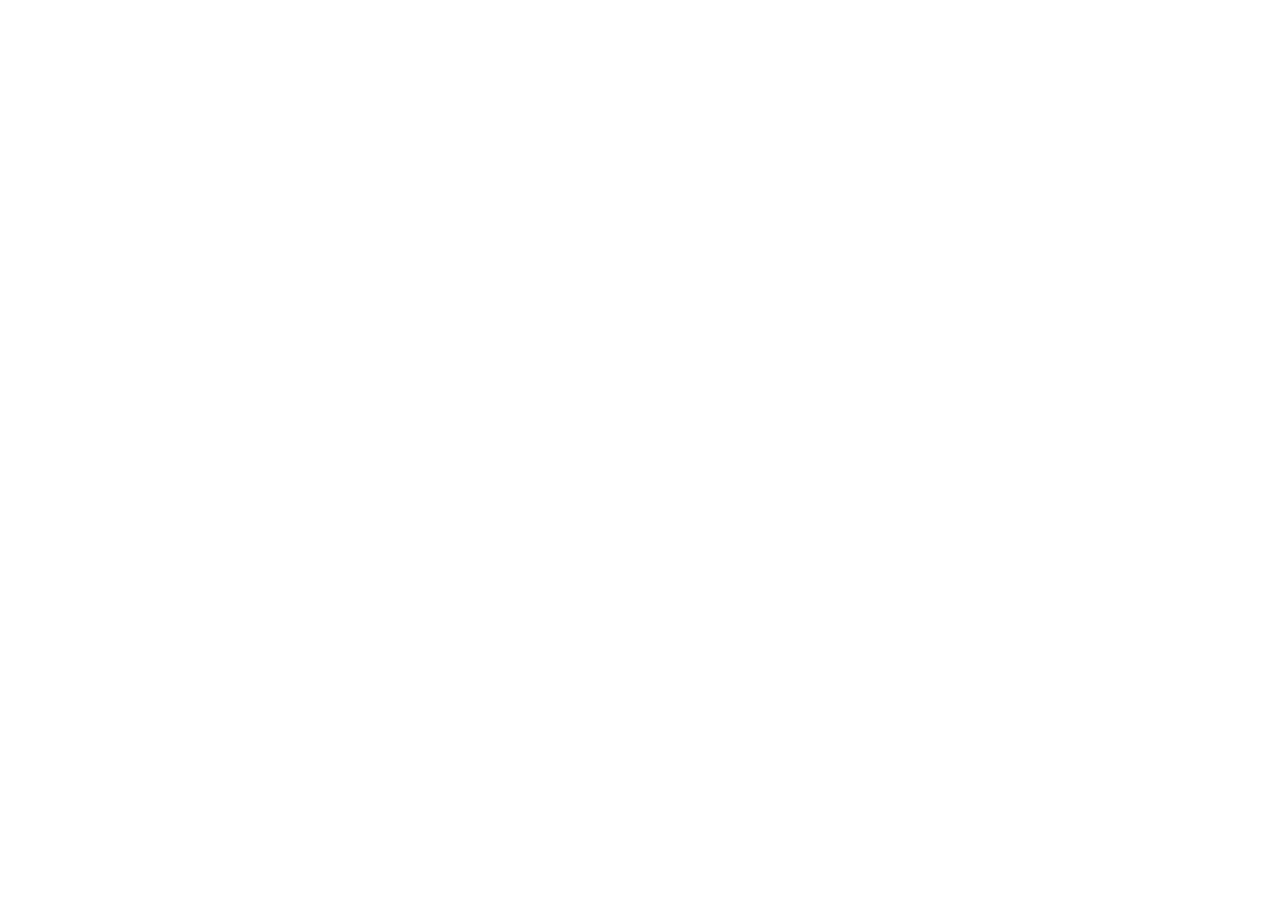
==== about.html @ b8c5a26c "Add bilingual portfolio pages and documentation" ====
<!doctype html>
<html lang="en">
<head>
<meta charset="utf-8">
<meta name="viewport" content="width=device-width, initial-scale=1">
<meta name="theme-color" content="#08080B">
<meta name="description" content="Veronika Kadamani — video editing, content creation and social media strategy. Based in Phnom Penh, Cambodia. Working worldwide.">
<title>Veronika Kadamani — About</title>
<link rel="icon" href="assets/favicon.svg" type="image/svg+xml">
<link rel="stylesheet" href="assets/style.css">
<script defer src="assets/content.js"></script>
<script defer src="assets/app.js"></script>
</head>
<body data-page="about">
<div id="app"></div>
<noscript><main style="padding:40px"><h1>Veronika Kadamani</h1><p>Video Editor · Content Creator · SMM Specialist</p><p>Please enable JavaScript to explore the bilingual portfolio and project form.</p><p>Пожалуйста, включите JavaScript для просмотра портфолио и формы.</p><a href="mailto:contact.veronika.inbox@gmail.com">contact.veronika.inbox@gmail.com</a><p><a href="https://t.me/girlsbenice">Telegram @girlsbenice</a></p></main></noscript>
</body>
</html>
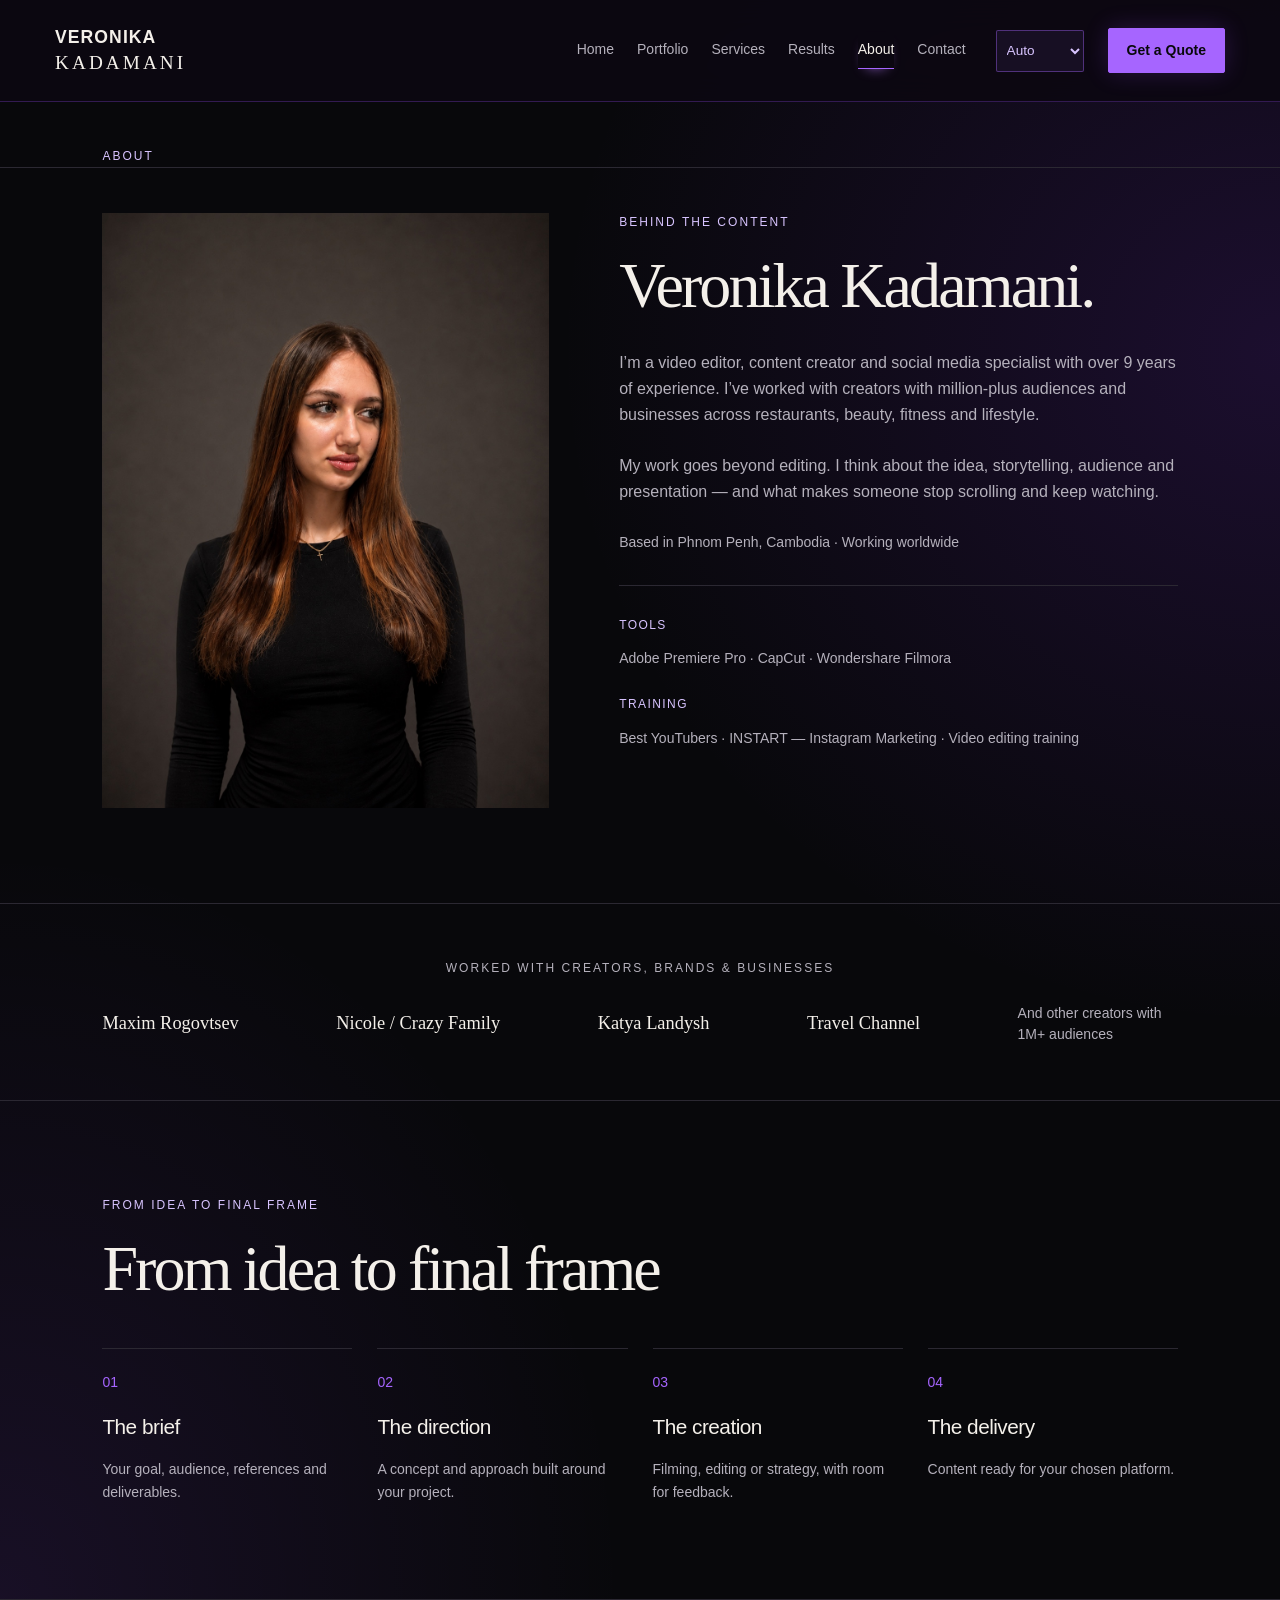
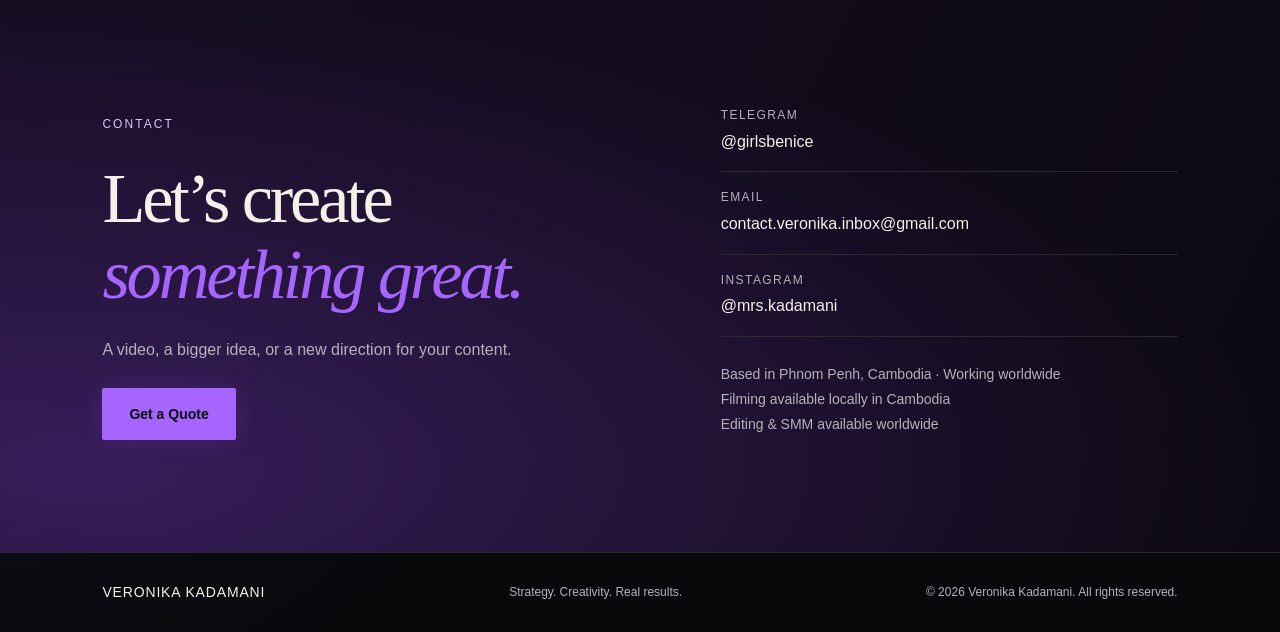
==== commit 8ef48384: "Refresh assets on all portfolio pages" ====
--- a/about.html
+++ b/about.html
@@ -7,9 +7,9 @@
 <meta name="description" content="Veronika Kadamani — video editing, content creation and social media strategy. Based in Phnom Penh, Cambodia. Working worldwide.">
 <title>Veronika Kadamani — About</title>
 <link rel="icon" href="assets/favicon.svg" type="image/svg+xml">
-<link rel="stylesheet" href="assets/style.css">
-<script defer src="assets/content.js"></script>
-<script defer src="assets/app.js"></script>
+<link rel="stylesheet" href="assets/style.css?v=20261004-2">
+<script defer src="assets/content.js?v=20261004-2"></script>
+<script defer src="assets/app.js?v=20261004-2"></script>
 </head>
 <body data-page="about">
 <div id="app"></div>
--- a/assets/style.css
+++ b/assets/style.css
@@ -0,0 +1,53 @@
+@charset "UTF-8";
+:root{--bg:#08080b;--surface:#101014;--text:#f4f0ea;--muted:#b5b1bc;--violet:#a665ff;--lavender:#d8c4ff;--line:#2b2832;--sans:Arial,Helvetica,sans-serif;--serif:Georgia,'Times New Roman',serif;color-scheme:dark}
+*{box-sizing:border-box}html{scroll-behavior:smooth;scroll-padding-top:110px}body{margin:0;background:var(--bg);color:var(--text);font:16px/1.65 var(--sans)}button,input,select,textarea{font:inherit}button,a,input,select,textarea{-webkit-tap-highlight-color:transparent}button{cursor:pointer}a{color:inherit;text-decoration:none}button{color:inherit}button:disabled{cursor:wait;opacity:.6}img,video{display:block;max-width:100%}h1,h2,h3,h4,p,figure{margin:0}h1,h2,h3{line-height:1.08;font-weight:400}h2{font-family:var(--serif);font-size:clamp(2.6rem,5vw,4.8rem);letter-spacing:-.045em}h3{font-size:1.6rem;letter-spacing:-.025em}p{color:var(--muted)}em{color:var(--violet);font-family:var(--serif);font-weight:400}button{border:0;background:none}a,button{touch-action:manipulation}:focus-visible{outline:2px solid var(--lavender);outline-offset:6px}::selection{background:var(--violet);color:#08080b}[hidden]{display:none!important}.skip{position:fixed;top:-100px;z-index:100;background:var(--text);color:var(--bg);padding:12px}.skip:focus{top:10px}
+.header{position:sticky;top:0;z-index:20;display:flex;align-items:center;gap:30px;min-height:102px;padding:18px 4.3%;background:#08080bf2;border-bottom:1px solid var(--line);backdrop-filter:blur(16px)}.wordmark{font-size:1.1rem;line-height:1.1;letter-spacing:.06em;font-weight:700;white-space:nowrap}.wordmark span{display:block;font-family:var(--serif);font-size:1.2rem;font-weight:400;letter-spacing:.16em;margin-top:5px}nav{display:flex;gap:23px;margin-left:auto;font-size:.875rem}nav a{padding:6px 0;color:var(--muted)}nav a:hover,nav a[aria-current]{color:var(--text)}nav a[aria-current]{border-bottom:1px solid var(--violet)}.header-actions{display:flex;align-items:center;gap:24px}.language{display:flex;align-items:center;gap:7px;font-size:.875rem}.language span{color:#605669}.language button{padding:5px 2px;color:var(--muted)}.language button[aria-pressed=true]{color:var(--lavender)}.button{display:inline-flex;justify-content:center;align-items:center;min-height:52px;padding:13px 26px;background:var(--violet);color:#08080b;border:1px solid var(--violet);border-radius:2px;font-size:.875rem;font-weight:700;text-align:center;transition:background .2s,box-shadow .2s}.button:hover{background:#bd8bff;box-shadow:0 0 30px #9b4dff25}.button-small{padding:10px 18px;min-height:43px}.button-outline{background:transparent;color:var(--text);border-color:#6b4d8c}.button-outline:hover{background:#20122f}.menu-button{display:none;min-width:44px;min-height:44px}.menu-button span{display:block;width:23px;height:1px;background:var(--text);margin:7px auto}.eyebrow{font-size:.75rem;letter-spacing:.17em;text-transform:uppercase;color:var(--lavender);margin-bottom:24px}.hero{position:relative;min-height:700px;padding:64px 8% 45px;overflow:hidden;background:radial-gradient(ellipse at 92% 12%,#9b4dff19,transparent 55%)}.hero h1{font-size:clamp(4.6rem,10vw,9.5rem);letter-spacing:-.068em;line-height:.97;font-weight:500}.hero h1>span{display:block}.hero h1 .hero-last{font-family:var(--serif);letter-spacing:-.06em}.hero h1 em{letter-spacing:-.07em}.hero .eyebrow{margin-bottom:36px}.hero-bottom{display:flex;align-items:center;gap:50px;margin-top:38px}.hero-bottom>p{max-width:315px;font-size:1rem}.buttons{display:flex;gap:14px}.hero-location{margin-top:40px;font-size:.875rem}.hero-index{position:absolute;right:5%;bottom:42px;color:var(--muted);font-size:.75rem;letter-spacing:.15em}.hero.has-visual{display:grid;grid-template-columns:1.15fr 1fr;gap:50px}.has-visual h1{font-size:clamp(4rem,7.8vw,7.7rem)}.has-visual .hero-bottom{display:block}.has-visual .buttons{margin-top:25px}.hero-video,.hero .portrait{align-self:center;position:relative}.hero-video video,.hero .portrait img{width:100%;height:590px;object-fit:cover}.portrait img{width:100%;height:100%;object-fit:cover}.metrics{display:grid;grid-template-columns:repeat(3,1fr);border-block:1px solid var(--line);margin:0 8%;padding:32px 0}.metrics>div{padding:0 35px;border-right:1px solid var(--line)}.metrics>div:first-child{padding-left:0}.metrics>div:last-child{border:0}.metrics strong{display:block;font-size:clamp(3rem,5vw,4.7rem);font-weight:400;line-height:1.2;letter-spacing:-.055em}.metrics span{font-size:.75rem;text-transform:uppercase;letter-spacing:.1em;color:var(--muted)}.clients{padding:55px 8%;border-bottom:1px solid var(--line)}.clients .eyebrow{text-align:center;color:var(--muted)}.client-list{display:flex;gap:30px;align-items:center;justify-content:space-between}.client-list>span{font-family:var(--serif);font-size:1.15rem;line-height:1.3}.client-list small{color:var(--muted);font-size:.875rem;max-width:160px;line-height:1.5}
+main>section:not(.hero):not(.metrics):not(.clients){padding:95px 8%}.section-heading{max-width:850px;margin-bottom:45px}.section-heading .eyebrow{margin-bottom:18px}.section-intro{margin-top:26px;max-width:650px}.text-link{display:inline-block;border-bottom:1px solid var(--violet);color:var(--text);font-size:.875rem;padding:6px 0;line-height:1.5}.text-link:hover{color:var(--lavender)}.project-grid{display:grid;grid-template-columns:repeat(2,1fr);gap:38px 28px}.project-card{padding:0;text-align:left;width:100%}.project-media{position:relative;aspect-ratio:1.5;background:var(--surface);overflow:hidden;border:1px solid var(--line);transition:border .2s,box-shadow .2s}.project-media img,.project-media video{position:absolute;width:100%;height:100%;object-fit:cover}.project-card:hover .project-media{border-color:var(--violet);box-shadow:0 0 25px #9b4dff15}.play-mark{position:absolute;right:20px;bottom:20px;width:45px;height:45px;background:#08080baa;border:1px solid #ffffff50;border-radius:50%;display:grid;place-items:center;font-size:.875rem}.project-caption{display:flex;justify-content:space-between;align-items:baseline;gap:15px;padding-top:14px}.project-caption h3{font-family:var(--serif);font-size:1.5rem}.project-caption>span{font-size:.75rem;color:var(--muted)}.portfolio-empty{padding:30px 0;border-block:1px solid var(--line);max-width:750px;margin-bottom:25px}.work-section>.text-link,.services-section>.text-link,.results-section>.text-link{margin-top:30px}.services-section{background:var(--surface)}.service-row{display:grid;grid-template-columns:40px 1fr 1.2fr 110px;gap:28px;padding:36px 0;border-top:1px solid var(--line);align-items:start}.row-number{font-size:.875rem;color:var(--violet);font-variant-numeric:tabular-nums}.service-row h3{font-size:clamp(1.6rem,2.6vw,2.25rem)}.service-row p{font-size:1rem}.service-row small{display:block;color:var(--muted);margin-top:16px;font-size:.875rem}.service-row .text-link{justify-self:end}.punch-section{border-bottom:1px solid var(--line);text-align:center;background:radial-gradient(ellipse at center,#9b4dff0b,transparent 70%)}.punch-section h2{font-size:clamp(3rem,6vw,5.6rem)}.punch-section p{margin-top:26px}.case-grid{display:grid;grid-template-columns:repeat(2,1fr);gap:25px}.case{border:1px solid var(--line);padding:30px 35px;background:linear-gradient(130deg,#16101e,#101014 60%)}.case-top{display:flex;justify-content:space-between;gap:15px;font-size:.875rem}.case-top span:last-child{color:var(--violet)}.case-stat{display:block;font-size:clamp(4.5rem,8vw,7rem);line-height:1.3;letter-spacing:-.065em;font-weight:400;margin-top:30px}.case-stat-label{text-transform:uppercase;font-size:.75rem;letter-spacing:.15em;color:var(--lavender)}.case-substats{margin-top:36px;display:grid;grid-template-columns:1fr 1fr;border-top:1px solid var(--line);padding-top:22px;gap:15px}.case-substats strong{font-size:1.5rem;font-weight:400;display:block}.case-substats span{color:var(--muted);font-size:.875rem}.case-details{border-top:1px solid var(--line);margin-top:20px;padding-top:20px;font-size:.875rem}.tiktok-case{display:grid;grid-template-columns:1fr 1fr;gap:30px;padding:45px 0;border-bottom:1px solid var(--line)}.tiktok-case h3,.instagram-case h3{margin-bottom:20px}.tiktok-values{display:flex;flex-direction:column;gap:20px}.tiktok-values strong{font-family:var(--serif);color:var(--lavender);font-size:5rem;line-height:1}.tiktok-values span{color:var(--muted)}.tiktok-case>p{grid-column:1/-1;font-size:.875rem}.instagram-case{padding:40px 0}.instagram-case p{max-width:600px}.instagram-case img{max-width:500px;margin-top:25px}.evidence-note{display:block;color:var(--muted);font-size:.75rem}.about-section{border-block:1px solid var(--line)}.about-section:not(.with-portrait)>div{max-width:790px;margin:auto}.about-section.with-portrait{display:grid;grid-template-columns:.8fr 1fr;gap:70px}.about-section .portrait{max-height:650px}.about-section .section-heading{margin-bottom:30px}.about-section p+p{margin-top:24px}.about-section .text-link{margin-top:24px}.location{font-size:.875rem;line-height:1.8}.credentials{border-top:1px solid var(--line);padding-top:25px;margin-top:30px}.credentials small{color:var(--lavender);text-transform:uppercase;letter-spacing:.12em;font-size:.75rem}.credentials p{font-size:.875rem;margin:10px 0 20px}.strategy-grid{display:grid;grid-template-columns:repeat(3,1fr);gap:24px}.strategy-grid article{padding:30px;border:1px solid var(--line);background:var(--surface)}.strategy-grid h3{margin:24px 0}.strategy-grid p{font-size:.95rem}.strategy-grid .text-link{margin-top:25px}.website-section{display:grid;grid-template-columns:1fr 1fr;gap:60px;background:var(--surface)}.website-section p{margin-top:22px;max-width:550px}.website-section article{border-left:1px solid var(--line);padding-left:50px}.pet-wordmark{font-family:var(--serif);font-size:2rem;letter-spacing:.08em}.website-section h4{font-weight:400;margin-top:15px}.website-section .text-link{margin-top:20px}.process-grid{display:grid;grid-template-columns:repeat(4,1fr);gap:25px}.process-grid article{border-top:1px solid var(--line);padding-top:20px}.process-grid h3{margin:20px 0;font-size:1.3rem}.process-grid p{font-size:.875rem}.faq-section{display:grid;grid-template-columns:.8fr 1fr;gap:60px}.faq-section h2{font-size:2.8rem}.faq-section details{border-top:1px solid var(--line);padding:23px 0}.faq-section details:last-child{border-bottom:1px solid var(--line)}summary{cursor:pointer;list-style:none;position:relative;padding-right:35px}summary::after{content:'+';position:absolute;right:0;color:var(--violet);font-size:1.4rem}details[open] summary::after{content:'−'}details p{margin-top:20px;font-size:.95rem}.contact-section{padding:90px 8%;display:grid;grid-template-columns:1.2fr 1fr;gap:70px;border-top:1px solid var(--line);background:radial-gradient(ellipse at 5% 100%,#9b4dff17,transparent 60%)}.contact-section h2{font-size:clamp(3rem,5.5vw,5rem)}.contact-section p{margin:25px 0}.contact-links{align-self:center;min-width:0}.contact-links>a{display:block;border-bottom:1px solid var(--line);padding:16px 0;overflow-wrap:anywhere;font-size:1rem}.contact-links>a span{display:block;color:var(--muted);font-size:.75rem;text-transform:uppercase;letter-spacing:.12em;margin-bottom:3px}.contact-links>a:hover{color:var(--lavender)}footer{border-top:1px solid var(--line);padding:28px 8%;display:flex;align-items:center;justify-content:space-between;gap:25px}footer p,footer small{font-size:.75rem}.footer-wordmark{font-size:.875rem;letter-spacing:.06em}footer small{color:var(--muted)}.page-heading{margin-bottom:45px}.page-heading h1{font-family:var(--serif);font-size:clamp(4rem,8vw,7.8rem);letter-spacing:-.06em}.page-heading p:last-child{margin-top:25px}.page-top{padding:45px 8% 0}.page-top .eyebrow{margin:0}.page-top+section{padding-top:45px!important}.filters{display:flex;flex-wrap:wrap;gap:10px;margin-bottom:40px;align-items:center}.filters button{text-transform:uppercase;border:1px solid var(--line);padding:11px 20px;font-size:.875rem;border-radius:2px}.filters button[aria-pressed=true]{border-color:var(--violet);color:var(--lavender);background:#9b4dff0c}.project-count{color:var(--muted);font-size:.875rem;margin-left:auto}
+dialog{position:fixed;background:#101014;color:var(--text);border:1px solid #624a7e;border-radius:3px;padding:38px;width:min(720px,calc(100% - 32px));max-height:90dvh;overflow:auto;box-shadow:0 20px 100px #0008}dialog::backdrop{background:#030305d9;backdrop-filter:blur(7px)}dialog h2{font-size:2.5rem;margin-bottom:30px}dialog .eyebrow{margin-top:8px}.dialog-close{position:absolute;right:13px;top:10px;width:44px;height:44px;font-size:1.7rem;color:var(--muted)}.modal-open{overflow:hidden}form{display:grid;gap:20px}label{display:grid;gap:8px;font-size:.875rem;color:var(--text)}input,select,textarea{width:100%;min-width:0;border:1px solid #46404f;background:var(--bg);color:var(--text);padding:12px;border-radius:2px;font-size:1rem}textarea{resize:vertical}input:focus,select:focus,textarea:focus{border-color:var(--violet)}.form-two{display:grid;grid-template-columns:1fr 1fr;gap:18px}.form-note{font-size:.875rem;line-height:1.5}#form-status{color:var(--lavender);font-size:.875rem}#form-status:empty{display:none}#draft-actions{display:flex;gap:20px;flex-wrap:wrap}#video-dialog{width:min(1000px,calc(100% - 32px))}#video-content video{width:100%;max-height:65dvh}#video-description{margin-top:20px}body[data-page=home] .hero-copy{animation:reveal .7s ease both}@keyframes reveal{from{opacity:0;transform:translateY(15px)}to{opacity:1;transform:translateY(0)}}
+@media(min-width:1700px){.header,main,.contact-section,footer{max-width:1700px;margin-inline:auto}.hero{min-height:800px}}
+@media(max-width:1180px){.header{gap:20px}.header-actions{gap:15px}nav{gap:15px}nav a{font-size:.8rem}.hero-bottom{gap:28px}.service-row{grid-template-columns:28px 1fr 1.2fr}.service-row>.text-link{grid-column:3;justify-self:start}.client-list{gap:20px}.hero.has-visual{gap:35px}.has-visual .hero-last{white-space:normal}.has-visual .hero-video video,.has-visual .portrait img{height:530px}}
+@media(max-width:980px){nav{display:none;position:absolute;left:0;right:0;top:100%;margin:0;background:var(--surface);padding:24px 6%;border-bottom:1px solid var(--line)}.menu-open nav{display:grid;grid-template-columns:1fr 1fr;gap:12px}nav a{font-size:1rem}.menu-button{display:block}.header-actions{margin-left:auto}.hero{min-height:650px}.hero-bottom{display:block}.hero-bottom .buttons{margin-top:24px}.hero.has-visual{grid-template-columns:1fr 1fr;gap:25px}.has-visual h1{font-size:clamp(3rem,7vw,5.5rem)}.has-visual .buttons{flex-direction:column;align-items:start}.has-visual .hero-video video,.has-visual .portrait img{height:450px}.client-list{flex-wrap:wrap;justify-content:center;gap:25px 35px}.client-list small{max-width:none}.strategy-grid{grid-template-columns:1fr}.strategy-grid article{display:grid;grid-template-columns:35px 1fr;gap:15px}.strategy-grid article p,.strategy-grid article>.text-link{grid-column:2}.strategy-grid h3{margin:0}.about-section.with-portrait{gap:35px}.faq-section{grid-template-columns:1fr;gap:10px}.contact-section{gap:35px}.contact-section h2{font-size:3rem}.website-section{gap:35px}.website-section article{padding-left:30px}footer{flex-wrap:wrap}}
+@media(max-width:650px){.header{padding:12px 5%;min-height:82px;gap:12px}.wordmark{font-size:.85rem}.wordmark span{font-size:.94rem}.header-actions{gap:10px}.header-actions>.button{display:inline-flex;width:90px;padding:7px 8px;font-size:.75rem;line-height:1.2;min-height:44px}.language{font-size:.875rem}.hero{padding:46px 6% 36px;min-height:auto}.hero h1{font-size:clamp(3.6rem,14.6vw,6rem);line-height:1.04}.hero .eyebrow{font-size:.7rem;letter-spacing:.11em;max-width:300px;margin-bottom:30px}.hero-bottom{margin-top:30px}.hero-bottom>p{max-width:320px}.buttons{gap:10px;flex-wrap:wrap}.button{padding:12px 18px;min-height:50px}.hero-index{display:none}.hero-location{max-width:320px;margin-top:30px}.hero.has-visual{display:flex;flex-direction:column}.has-visual h1{font-size:clamp(3.6rem,14.6vw,6rem)}.has-visual .buttons{flex-direction:row}.hero .portrait,.hero-video{width:100%;margin-top:18px}.has-visual .portrait img,.has-visual .hero-video video{height:420px}.metrics{margin:0 6%;padding:26px 0;gap:15px}.metrics>div{padding:0 10px 0 0}.metrics strong{font-size:2.65rem}.metrics span{font-size:.65rem;letter-spacing:.03em;line-height:1.6;display:block}.clients{padding:36px 6%}.clients .eyebrow{font-size:.7rem}.client-list{gap:20px}.client-list>span{font-size:1rem}.client-list small{text-align:center;font-size:.75rem}main>section:not(.hero):not(.metrics):not(.clients){padding:58px 6%}.section-heading{margin-bottom:32px}.section-heading h2{font-size:2.65rem}.section-intro{margin-top:20px}.project-grid{grid-template-columns:1fr;gap:30px}.project-caption h3{font-size:1.4rem}.service-row{grid-template-columns:25px 1fr;gap:16px;padding:28px 0}.service-row>div{grid-column:2}.service-row>.text-link{grid-column:2;margin:0}.service-row h3{font-size:1.8rem}.punch-section h2{font-size:2.8rem}.case-grid{grid-template-columns:1fr}.case{padding:26px}.case-stat{font-size:5.5rem;margin-top:25px}.case-substats{margin-top:28px}.tiktok-case{grid-template-columns:1fr}.tiktok-values strong{font-size:4.5rem}.about-section.with-portrait{grid-template-columns:1fr}.about-section.with-portrait .portrait{max-height:500px}.strategy-grid article{display:block;padding:25px}.strategy-grid h3{margin:18px 0}.website-section{grid-template-columns:1fr}.website-section article{border-left:0;border-top:1px solid var(--line);padding:25px 0 0}.process-grid{grid-template-columns:1fr 1fr;gap:28px}.faq-section h2{font-size:2.65rem}.contact-section{padding:58px 6%;grid-template-columns:1fr;gap:35px}.contact-section h2{font-size:2.8rem}.contact-links>a{font-size:.95rem}footer{padding:25px 6%;display:block}footer p{margin:14px 0}footer small{display:block}.page-top{padding:30px 6% 0}.page-heading h1{font-size:4rem}.filters{gap:8px;margin-bottom:25px}.filters button{padding:9px 13px;font-size:.8rem}.project-count{width:100%;margin:8px 0 0}dialog{padding:28px 22px}dialog h2{font-size:2rem}.form-two{grid-template-columns:1fr;gap:20px}.dialog-close{right:4px;top:3px}html{scroll-padding-top:95px}}
+@media(prefers-reduced-motion:reduce){html{scroll-behavior:auto}*,*::before,*::after{animation:none!important;transition:none!important}}
+@media(max-width:370px){.header{flex-wrap:wrap;gap:10px}.wordmark{width:100%;font-size:.875rem}.wordmark span{display:inline;margin-left:8px;font-size:.875rem}.header-actions{width:100%;margin:0;justify-content:space-between;gap:14px}.header-actions>.button{width:auto;flex:1;font-size:.75rem}.hero h1,.has-visual h1{font-size:3.15rem}.hero .buttons{flex-direction:column;align-items:flex-start}html{scroll-padding-top:140px}}
+@media(max-width:650px){.metrics{grid-template-columns:repeat(3,minmax(0,1fr))}.metrics>div{min-width:0}.metrics strong{font-size:clamp(1.85rem,9vw,2.65rem)}.metrics span{overflow-wrap:anywhere}}
+.hero .portrait{position:relative;isolation:isolate;border:1px solid #4a365e;box-shadow:0 0 70px #9b4dff10}.hero .portrait::after{content:'';position:absolute;inset:0;pointer-events:none;background:linear-gradient(0deg,#08080b80,transparent 35%);z-index:1}.hero .portrait img{object-position:center 40%}.project-media{aspect-ratio:1.35}.project-media img,.project-media video{object-fit:contain;background:#0d0c10}.project-card{transition:transform .2s}.project-card:hover{transform:translateY(-3px)}.project-caption>span{text-transform:uppercase}.instagram-stats{display:grid;grid-template-columns:repeat(3,minmax(0,1fr));gap:25px;margin:30px 0}.instagram-stats strong{display:block;font-weight:400;font-size:clamp(2rem,4vw,3.5rem);letter-spacing:-.05em}.instagram-stats span{font-size:.875rem;color:var(--muted)}.evidence-grid{display:grid;grid-template-columns:repeat(2,minmax(0,1fr));gap:25px;max-width:700px;margin-top:30px}.evidence-card{display:block;border:1px solid var(--line);overflow:hidden}.instagram-case .evidence-card img{margin:0;max-width:100%;width:100%;height:500px;object-fit:cover;object-position:top}.evidence-card:hover{border-color:var(--violet)}#video-content iframe{width:100%;height:min(65dvh,600px);border:0;background:var(--bg)}#video-content>.text-link{margin-top:15px}.work-reel{margin:0 0 40px;position:relative;border:1px solid var(--line);background:var(--surface)}.work-reel video{width:100%;max-height:430px;object-fit:cover}.work-reel .eyebrow{padding:18px 25px;margin:0;font-size:.75rem}
+@media(max-width:650px){.instagram-stats{gap:12px}.instagram-stats strong{font-size:clamp(1.5rem,6vw,2rem)}.instagram-stats span{font-size:.75rem}.evidence-grid{gap:12px}.instagram-case .evidence-card img{height:330px}.project-media{aspect-ratio:1.1}.hero.has-visual .portrait img{height:480px}.work-reel video{height:210px}.hero.has-visual .hero-bottom>p{max-width:none}}
+@media(max-width:370px){.section-heading h2{font-size:2.2rem}.strategy-grid h3{overflow-wrap:anywhere}}
+
+/* Electric Violet atmosphere and focused analytics crops. */
+body{background:radial-gradient(ellipse 75% 900px at 100% 350px,#762bd12e,transparent 75%),radial-gradient(ellipse 65% 1000px at 0% 1600px,#9b4dff1c,transparent 75%),var(--bg)}
+.header{border-bottom-color:#9b4dff45;background:#0c0812ee}
+nav a[aria-current]{box-shadow:0 6px 14px -9px #b77aff}
+.hero{background:radial-gradient(ellipse at 85% 25%,#8837ed4d,transparent 65%),radial-gradient(ellipse at 0% 100%,#9b4dff24,transparent 60%)}
+.hero h1 em,.punch-section em{ text-shadow:0 0 42px #9b4dff55 }
+.hero .portrait{border-color:#a665ff66;box-shadow:0 0 85px #9b4dff32,0 0 22px #9b4dff18}
+.button:not(.button-outline){box-shadow:0 0 24px #9b4dff32}
+.button:not(.button-outline):hover{box-shadow:0 0 38px #9b4dff60}
+.button-outline{border-color:#a665ff99;background:#9b4dff0a}
+.services-section,.website-section{background:linear-gradient(115deg,#1b102c,#110d19 65%,#1a1027)}
+.punch-section{background:radial-gradient(ellipse at center,#8837ed4d,transparent 80%),linear-gradient(120deg,#1a0e2b,#110b1b);border-block:1px solid #a665ff45}
+.case,.strategy-grid article{background:linear-gradient(130deg,#251437,#13101c 70%);border-color:#a665ff50;box-shadow:inset 0 1px 0 #c69bff0d}
+.case-stat{color:#eadcff;text-shadow:0 0 36px #9b4dff24}
+.filters button[aria-pressed=true]{background:#9b4dff26;box-shadow:0 0 22px #9b4dff20}
+.work-reel{border-color:#a665ff55;box-shadow:0 0 45px #9b4dff15}
+.play-mark{border-color:#c69bff88;box-shadow:0 0 16px #9b4dff30}
+.contact-section{background:radial-gradient(ellipse at 8% 85%,#9b4dff42,transparent 70%),linear-gradient(115deg,#160d23,#0c0912)}
+.evidence-grid{max-width:820px;align-items:start}
+.evidence-card{width:100%;padding:0;background:#24292f;border-color:#a665ff66;box-shadow:0 0 28px #9b4dff18;text-align:left}
+.evidence-crop{display:block;position:relative;width:100%;aspect-ratio:946/936;overflow:hidden;background:#24292f}
+.instagram-case .evidence-card .evidence-crop img,#video-content .evidence-crop img{display:block;width:100%;height:auto;max-width:none;margin:0;object-fit:initial;transform:translateY(-28.61328125%)}
+#video-content .evidence-crop{max-width:740px;margin:auto}
+.evidence-card:hover{box-shadow:0 0 35px #9b4dff35}
+@media(max-width:650px){.evidence-grid{grid-template-columns:1fr;gap:20px;max-width:430px}.hero{background:radial-gradient(ellipse at 100% 55%,#8837ed55,transparent 75%),radial-gradient(ellipse at 0% 0%,#9b4dff24,transparent 65%)}}
+
+.language select{width:88px;min-height:42px;padding:8px 6px;border-color:#a665ff66;background:#170f23;color:var(--lavender);font-size:.85rem}
+html:lang(zh){--sans:Arial,'PingFang SC','Microsoft YaHei',sans-serif;--serif:Georgia,'Noto Serif CJK SC','Songti SC',serif}
+html:lang(th){--sans:Arial,'Noto Sans Thai',Tahoma,sans-serif;--serif:'Noto Sans Thai',Tahoma,sans-serif}
+html:lang(km){--sans:Arial,'Noto Sans Khmer','Khmer OS',sans-serif;--serif:'Noto Sans Khmer','Khmer OS',sans-serif}
+html:lang(zh) .hero h1,html:lang(th) .hero h1,html:lang(km) .hero h1{letter-spacing:0;line-height:1.25;font-size:clamp(2.8rem,5.3vw,5.5rem);overflow-wrap:anywhere}
+html:lang(th) h2,html:lang(km) h2{line-height:1.5;letter-spacing:0;font-size:clamp(2rem,4vw,3.6rem);overflow-wrap:anywhere}
+html:lang(th) h3,html:lang(km) h3{line-height:1.5;letter-spacing:0;overflow-wrap:anywhere}
+html:lang(th) .eyebrow,html:lang(km) .eyebrow,html:lang(th) .metrics span,html:lang(km) .metrics span{letter-spacing:0;line-height:1.7}
+@media(min-width:981px){html:lang(th) nav,html:lang(km) nav{gap:14px}html:lang(km) nav{font-size:.8rem}}
+@media(max-width:650px){.language select{width:79px;padding:7px 4px}.header-actions{gap:8px}html:lang(th) .hero h1,html:lang(km) .hero h1,html:lang(zh) .hero h1{font-size:clamp(2.6rem,10vw,4rem)}html:lang(th) .header-actions>.button,html:lang(km) .header-actions>.button{width:90px;font-size:.7rem;line-height:1.5}}
